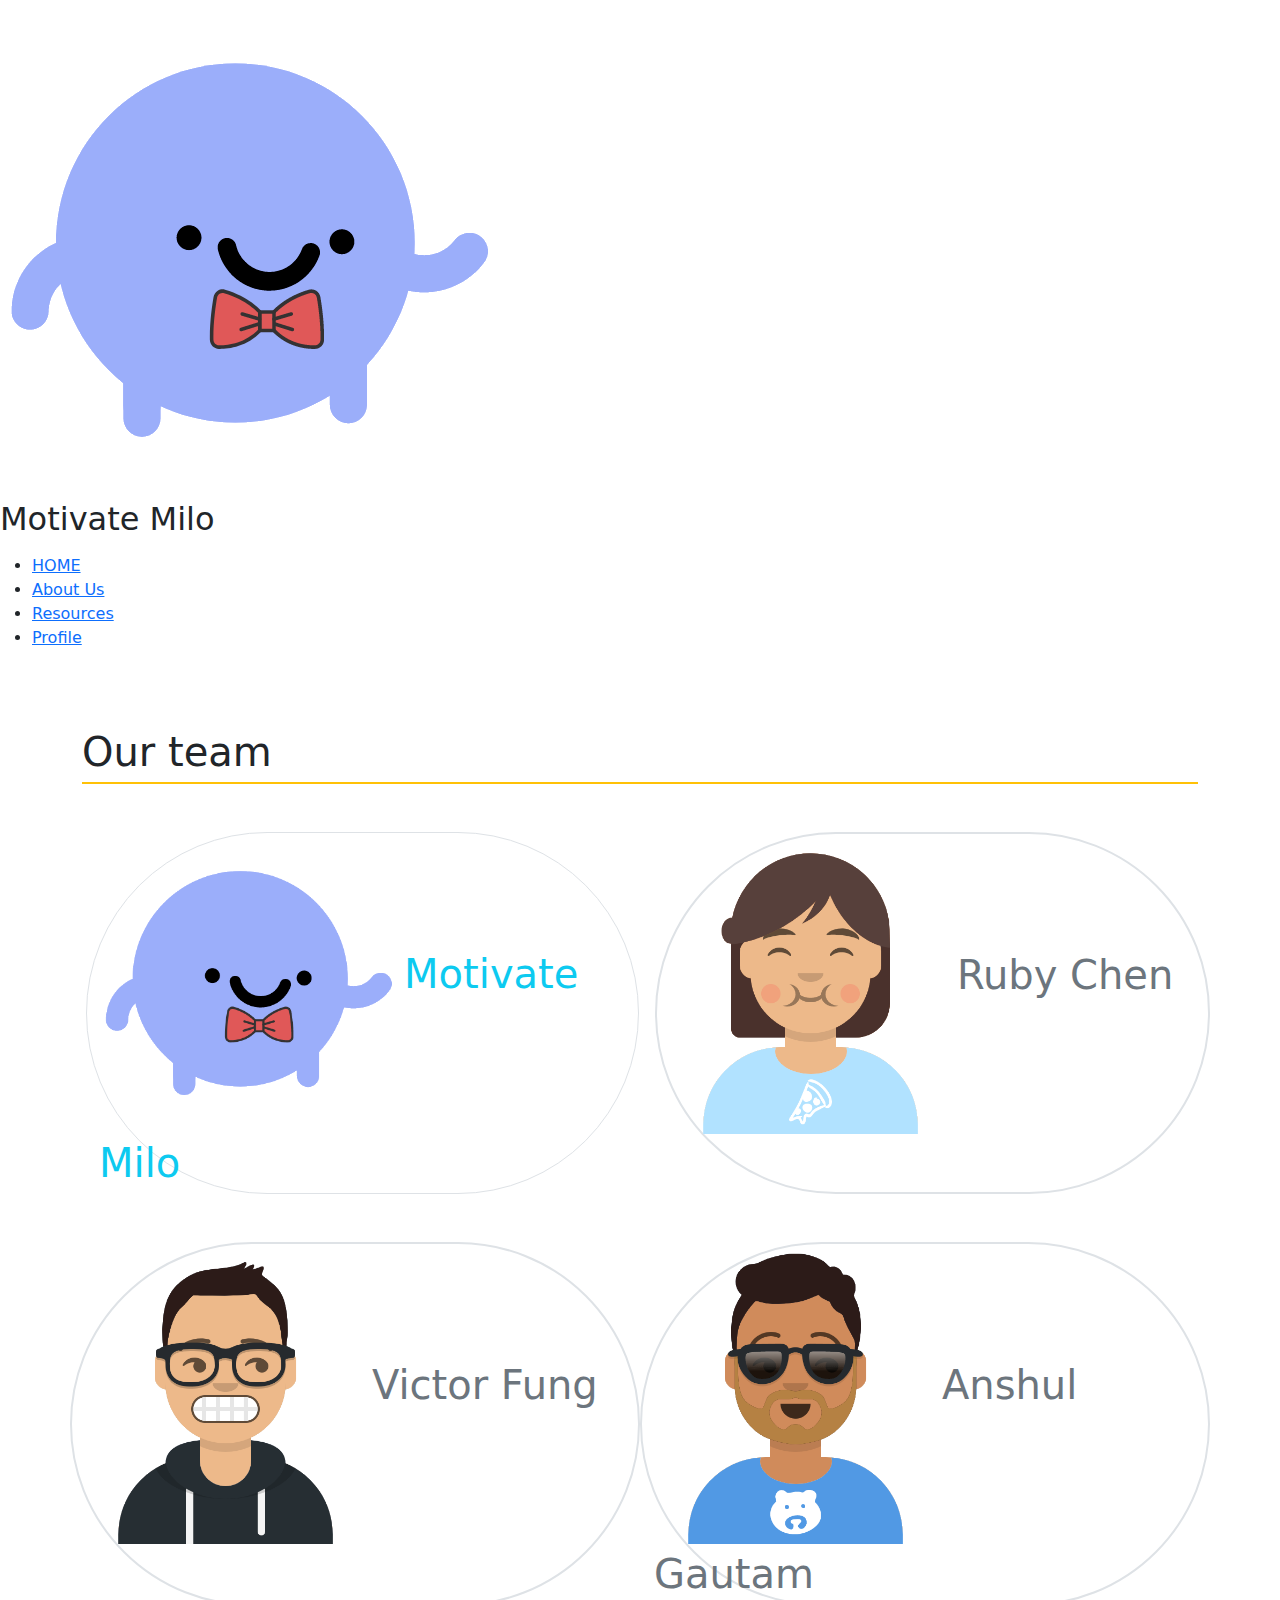
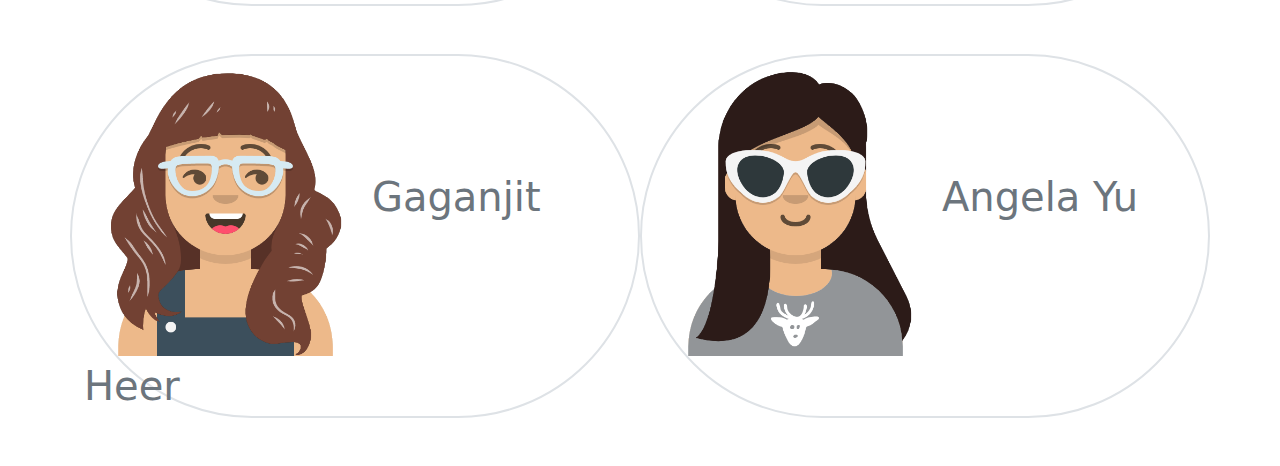
==== app/aboutUs.html @ 2c3f24f9 "linking navbar to all pages" ====
<!DOCTYPE html>
<html lang="en">
<head>
    <meta charset="UTF-8">
    <meta http-equiv="X-UA-Compatible" content="IE=edge">
    <meta name="viewport" content="width=device-width, initial-scale=1.0">
    <link rel="stylesheet" type="text/css" href="../styles/aboutUsSyle.css">
    <!-- Bootstrap CSS -->
    <link href="https://cdn.jsdelivr.net/npm/bootstrap@5.1.3/dist/css/bootstrap.min.css" rel="stylesheet" 
    \integrity="sha384-1BmE4kWBq78iYhFldvKuhfTAU6auU8tT94WrHftjDbrCEXSU1oBoqyl2QvZ6jIW3" crossorigin="anonymous">
     <!-- Boostrap Library JS CDN  go here -->
    <script src="https://cdn.jsdelivr.net/npm/bootstrap@5.0.2/dist/js/bootstrap.bundle.min.js"
    integrity="sha384-MrcW6ZMFYlzcLA8Nl+NtUVF0sA7MsXsP1UyJoMp4YLEuNSfAP+JcXn/tWtIaxVXM"
    crossorigin="anonymous"></script>
    <title>About US</title>
</head>
<body>

    <nav>
        <div class="logo">
            <div class="logo">
                <img src="/app/img/milo.png" alt="Logo">
                <h2>Motivate Milo</h2>
            </div>
        </div>
        <div class="navbar">
            <ul>
                <li><a href="main.html">HOME</a></li>
                <li><a href="aboutUs.html">About Us</a></li>
                <li><a href="resources.html">Resources</a></li>
                <li><a href="profile.html">Profile</a></li>
            </ul>
    </nav>

    <div class="container mx-auto my-5">
        <p class="border-bottom fs-1 border-warning border-2">Our team</p>
        <div class="row my-5">
            <div class="col mx-3 border rounded-pill" id="section0">                
                <img src="./img/milo.png" class="img-fluid" style="height:300px;">
                <span class="member_name fs-1 text-info" id="milo">Motivate Milo</span>
            </div>
            <div class="col border border-2 rounded-pill" id="section1">                
                <img src="./img/ruby.png" class="img-fluid" style="height:300px;">
                <span class="member_name fs-1 text-secondary" id="Ruby">Ruby Chen</span>
            </div>
        </div>
        <div class="row my-5">
            <div class="col border border-2 rounded-pill" id="section2">
                <img src="./img/victor.png" class="img-fluid" style="height:300px;">
                <span class="member_name fs-1 text-secondary" id="Victor">Victor Fung</span>
            </div>
            <div class="col border border-2 rounded-pill" id="section3">
                <img src="./img/anshul.png" class="img-fluid" style="height:300px;">
                <span class="member_name fs-1 text-secondary" id="Anshul">Anshul Gautam</span>
            </div>
        </div>
        <div class="row my-5">
            <div class="col border border-2 rounded-pill" id="section4">
                <img src="./img/gagan.png" class="img-fluid" style="height:300px;">
                <span class="member_name fs-1 text-secondary" id="Gagan">Gaganjit Heer</span>
            </div>
            <div class="col border border-2 rounded-pill" id="section5">
                <img src="./img/angela.png" class="img-fluid" style="height:300px;">
                <span class="member_name fs-1 text-secondary" id="Angela">Angela Yu</span>
            </div>
        </div>

    </div>


    




</body>
</html>
---- styles/aboutUsSyle.css ----
.col:hover {
    background-color: #FFD36E; /* changes the background color to a different color when hovered over */
    color: white;
}

body {
    font-family: 'Raleway', sans-serif;
}
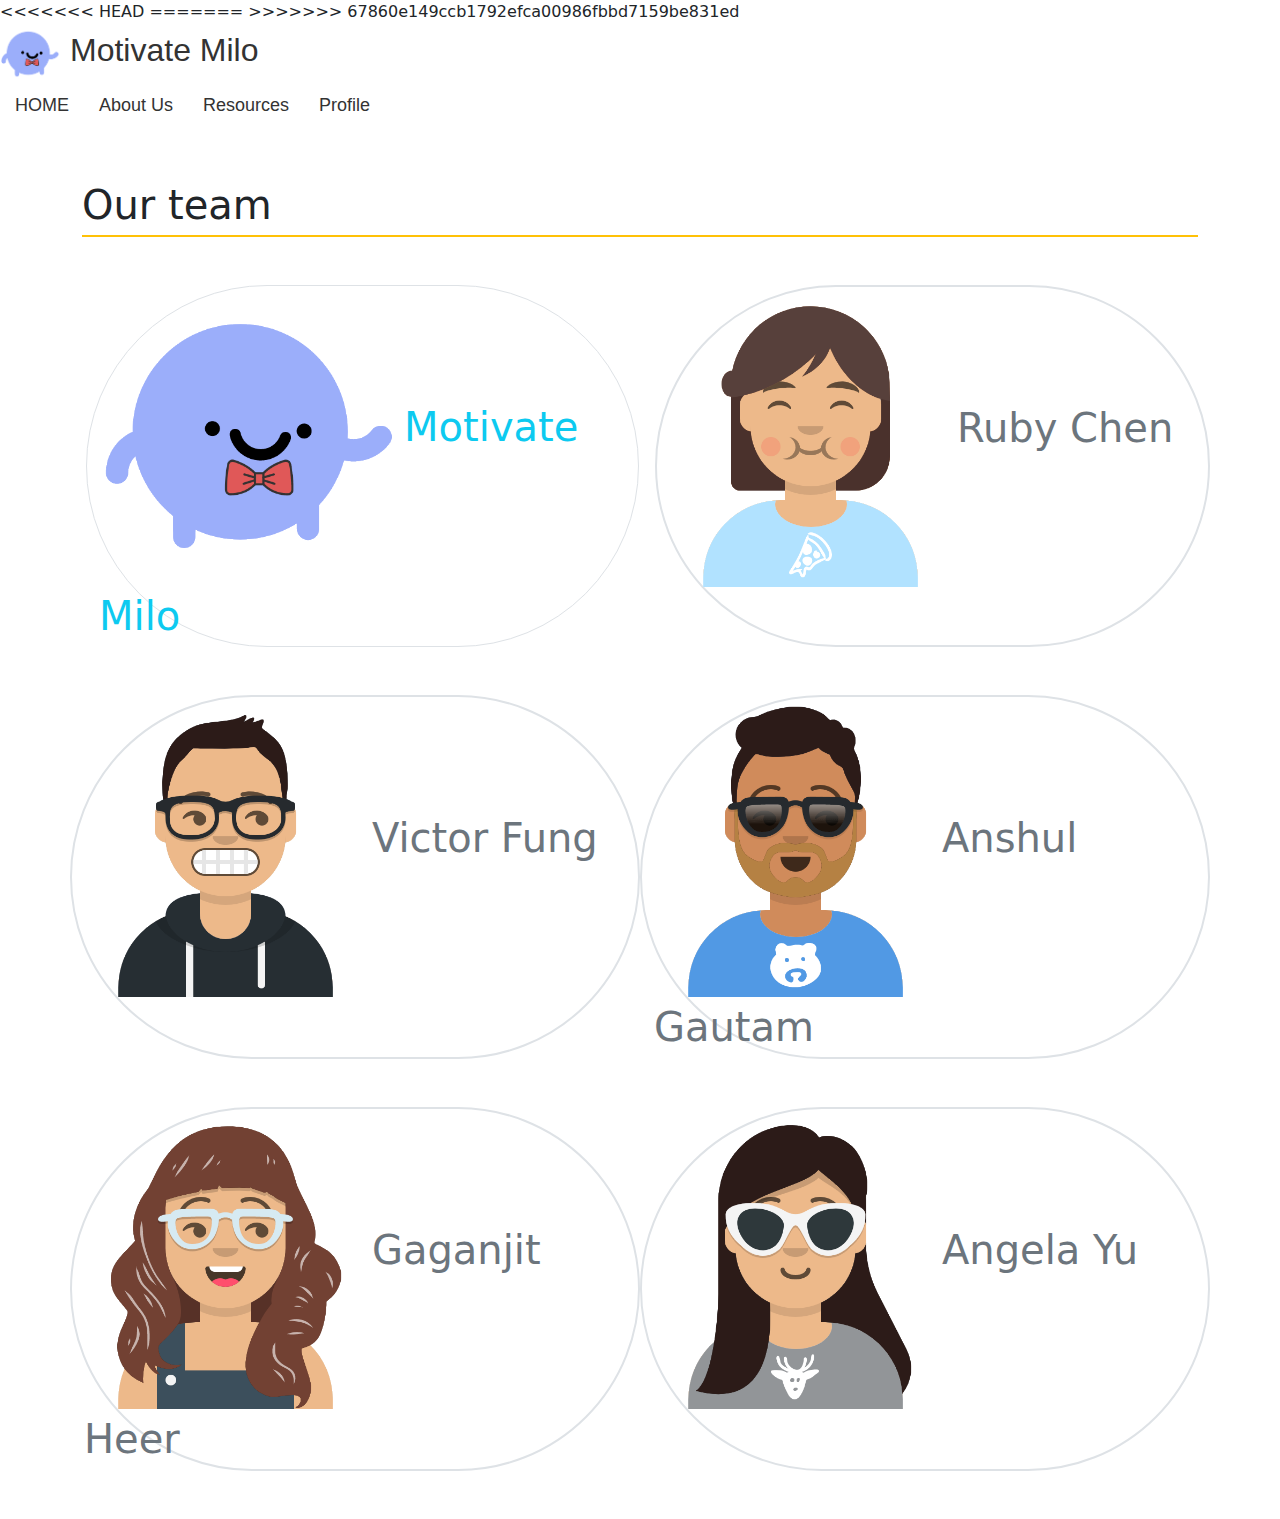
==== commit eaa08edd: "linking navbar to all the images" ====
--- a/app/aboutUs.html
+++ b/app/aboutUs.html
@@ -12,6 +12,13 @@
     <script src="https://cdn.jsdelivr.net/npm/bootstrap@5.0.2/dist/js/bootstrap.bundle.min.js"
     integrity="sha384-MrcW6ZMFYlzcLA8Nl+NtUVF0sA7MsXsP1UyJoMp4YLEuNSfAP+JcXn/tWtIaxVXM"
     crossorigin="anonymous"></script>
+<<<<<<< HEAD
+=======
+    <style>
+        @import url('https://fonts.googleapis.com/css2?family=Raleway&family=Rampart+One&display=swap');
+    </style>
+
+>>>>>>> 67860e149ccb1792efca00986fbbd7159be831ed
     <title>About US</title>
 </head>
 <body>
--- a/styles/aboutUsSyle.css
+++ b/styles/aboutUsSyle.css
@@ -3,6 +3,63 @@
     color: white;
 }
 
+<<<<<<< HEAD
+nav {
+    display: flex;
+    justify-content: space-between;
+    align-items: center;
+    background-color: #fff;
+    height: 60px;
+    padding: 0 20px;
+    box-shadow: 0px 4px 8px rgba(0, 0, 0, 0.1);
+}
+
+.logo {
+    display: flex;
+    align-items: center;
+    font-family: "Montserrat", sans-serif;
+    font-size: 30px;
+    color: #333;
+  }
+  
+  .logo img {
+    border-radius: 50%;
+  
+    width: 60px;
+    height: 60px;
+    margin-right: 10px;
+  }
+  
+.name {
+    font-size: 20px;
+    font-weight: bold;
+    font-family: Arial, sans-serif;
+    color: #333;
+}
+
+.navbar ul {
+    display: flex;
+    list-style: none;
+    margin: 0;
+    padding: 0;
+}
+
+.navbar li {
+    margin: 0 15px;
+}
+
+.navbar a {
+    font-size: 18px;
+    text-decoration: none;
+    color: #333;
+    font-family: Arial, sans-serif;
+}
+
+.navbar li:hover {
+    background-color: #e28989;
+    color: #ffd36e;
+=======
 body {
     font-family: 'Raleway', sans-serif;
+>>>>>>> 67860e149ccb1792efca00986fbbd7159be831ed
 }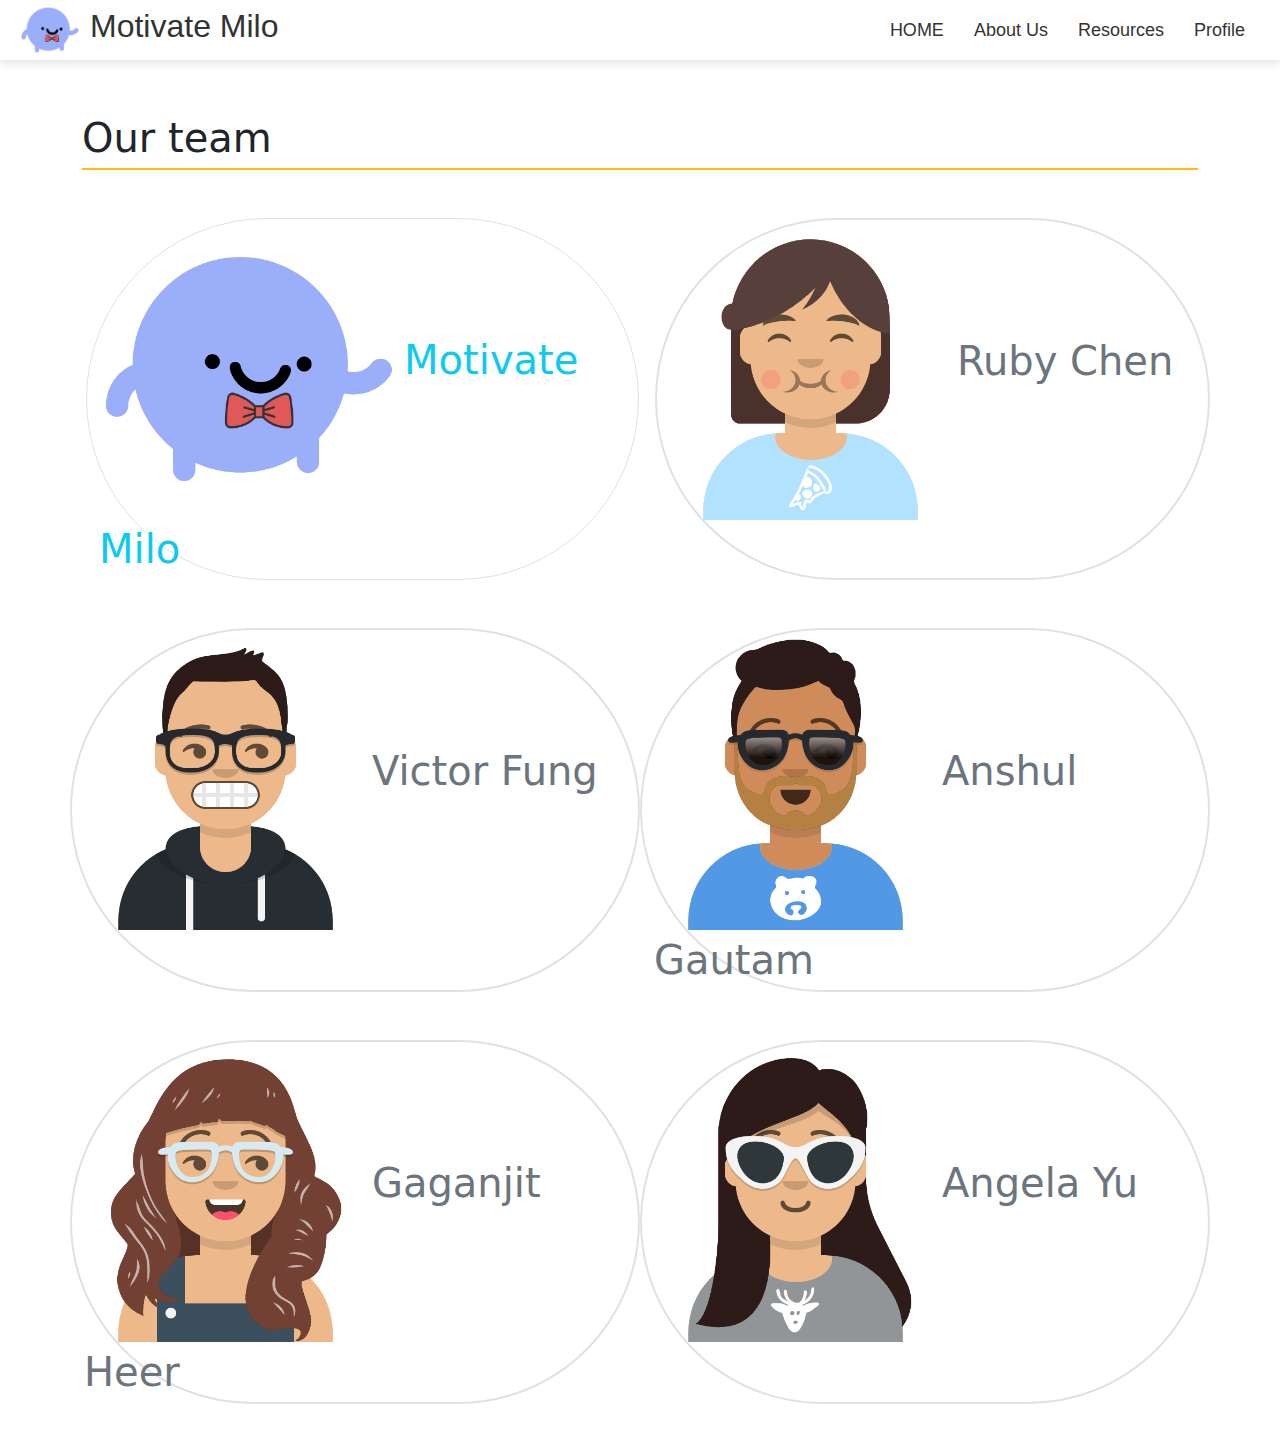
==== commit 3e072842: "abous us page update" ====
--- a/app/aboutUs.html
+++ b/app/aboutUs.html
@@ -12,13 +12,6 @@
     <script src="https://cdn.jsdelivr.net/npm/bootstrap@5.0.2/dist/js/bootstrap.bundle.min.js"
     integrity="sha384-MrcW6ZMFYlzcLA8Nl+NtUVF0sA7MsXsP1UyJoMp4YLEuNSfAP+JcXn/tWtIaxVXM"
     crossorigin="anonymous"></script>
-<<<<<<< HEAD
-=======
-    <style>
-        @import url('https://fonts.googleapis.com/css2?family=Raleway&family=Rampart+One&display=swap');
-    </style>
-
->>>>>>> 67860e149ccb1792efca00986fbbd7159be831ed
     <title>About US</title>
 </head>
 <body>
--- a/styles/aboutUsSyle.css
+++ b/styles/aboutUsSyle.css
@@ -3,7 +3,6 @@
     color: white;
 }
 
-<<<<<<< HEAD
 nav {
     display: flex;
     justify-content: space-between;
@@ -58,8 +57,4 @@
 .navbar li:hover {
     background-color: #e28989;
     color: #ffd36e;
-=======
-body {
-    font-family: 'Raleway', sans-serif;
->>>>>>> 67860e149ccb1792efca00986fbbd7159be831ed
 }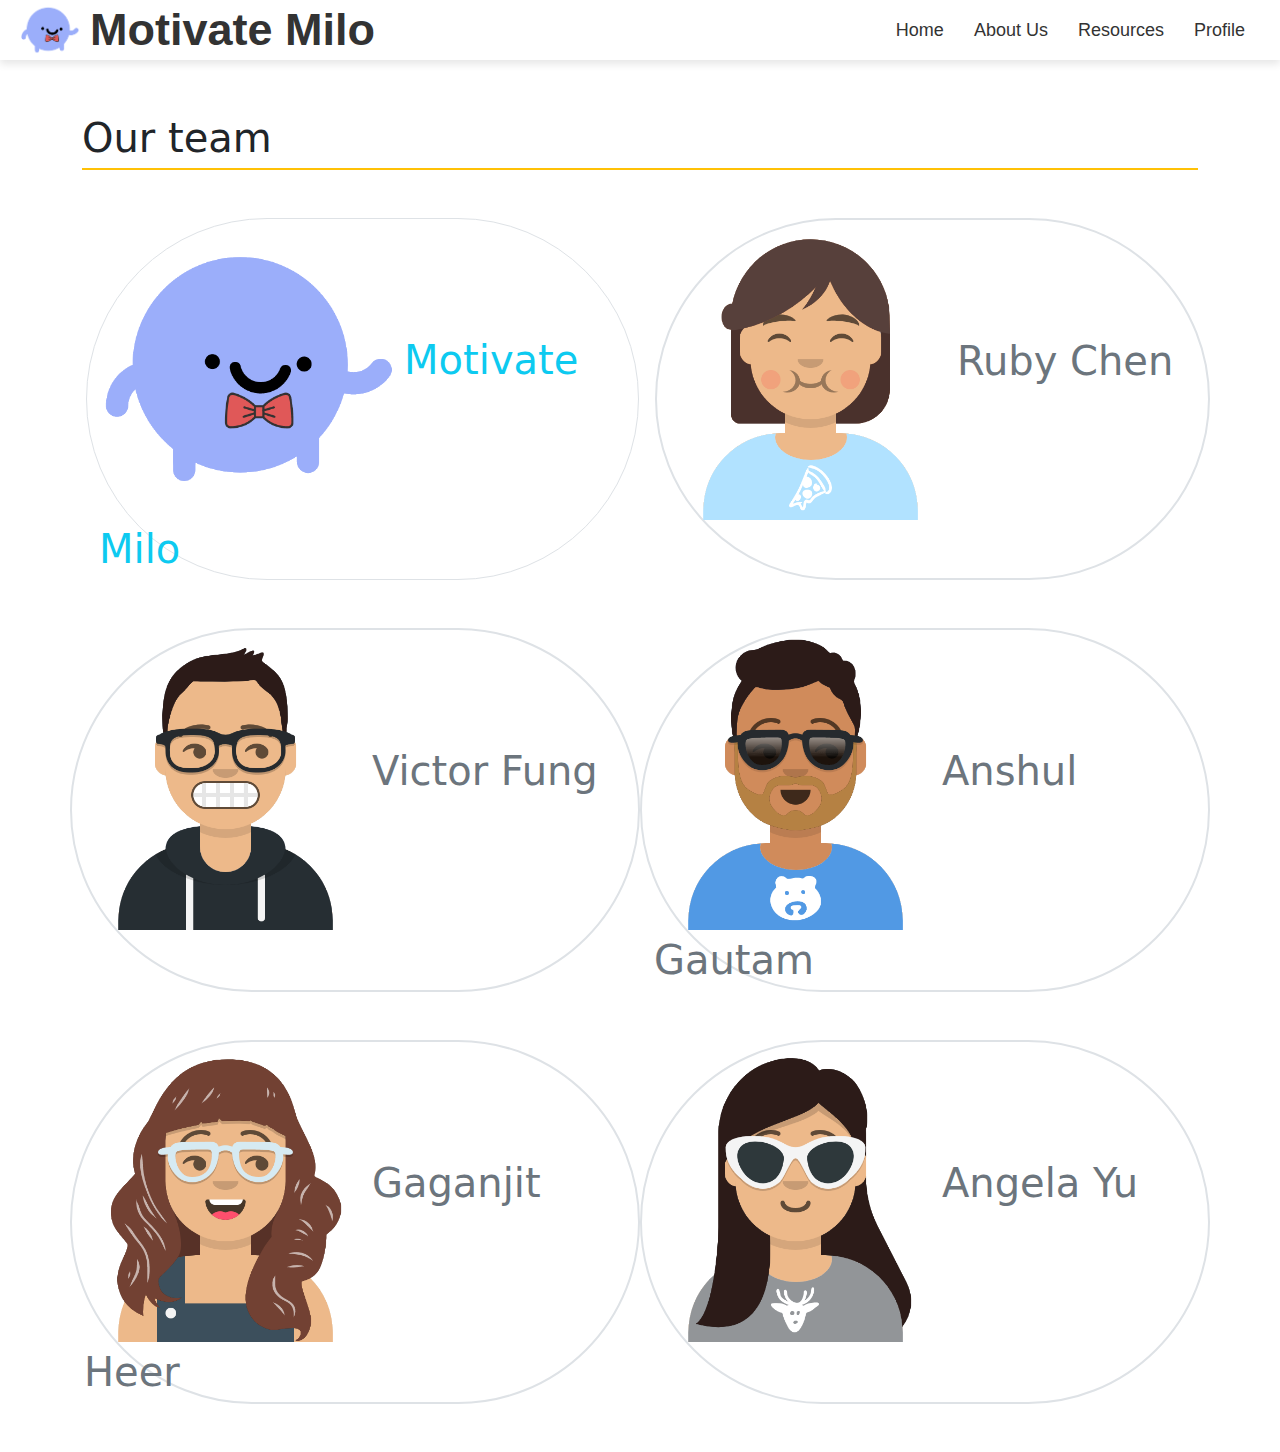
==== commit b0955171: "fixed navbar to be consistent on all pages" ====
--- a/app/aboutUs.html
+++ b/app/aboutUs.html
@@ -4,7 +4,8 @@
     <meta charset="UTF-8">
     <meta http-equiv="X-UA-Compatible" content="IE=edge">
     <meta name="viewport" content="width=device-width, initial-scale=1.0">
-    <link rel="stylesheet" type="text/css" href="../styles/aboutUsSyle.css">
+    <link rel="stylesheet" type="text/css" href="../styles/aboutUsStyle.css">
+    <link rel="stylesheet" type="text/css" href="../styles/navbar.css">
     <!-- Bootstrap CSS -->
     <link href="https://cdn.jsdelivr.net/npm/bootstrap@5.1.3/dist/css/bootstrap.min.css" rel="stylesheet" 
     \integrity="sha384-1BmE4kWBq78iYhFldvKuhfTAU6auU8tT94WrHftjDbrCEXSU1oBoqyl2QvZ6jIW3" crossorigin="anonymous">
@@ -20,16 +21,17 @@
         <div class="logo">
             <div class="logo">
                 <img src="/app/img/milo.png" alt="Logo">
-                <h2>Motivate Milo</h2>
+                <p class="head2">Motivate Milo</p>
             </div>
         </div>
         <div class="navbar">
             <ul>
-                <li><a href="main.html">HOME</a></li>
+                <li><a href="main.html">Home</a></li>
                 <li><a href="aboutUs.html">About Us</a></li>
                 <li><a href="resources.html">Resources</a></li>
                 <li><a href="profile.html">Profile</a></li>
             </ul>
+        </div>
     </nav>
 
     <div class="container mx-auto my-5">
--- a/styles/aboutUsStyle.css
+++ b/styles/aboutUsStyle.css
@@ -0,0 +1,4 @@
+.col:hover {
+    background-color: #FFD36E; /* changes the background color to a different color when hovered over */
+    color: white;
+}--- a/styles/navbar.css
+++ b/styles/navbar.css
@@ -0,0 +1,65 @@
+nav {
+    display: flex;
+    justify-content: space-between;
+    align-items: center;
+    background-color: #fff;
+    height: 60px;
+    padding: 0 20px;
+    box-shadow: 0px 4px 8px rgba(0, 0, 0, 0.1);
+}
+
+.logo {
+    display: flex;
+    align-items: center;
+    font-family: "Montserrat", sans-serif;
+    font-size: 30px;
+    color: #333;
+  }
+  
+  .logo img {
+    border-radius: 50%;
+  
+    width: 60px;
+    height: 60px;
+    margin-right: 10px;
+  }
+  
+.name {
+    font-size: 20px;
+    font-weight: bold;
+    font-family: Arial, sans-serif;
+    color: #333;
+}
+
+.navbar ul {
+    display: flex;
+    list-style: none;
+    margin: 0;
+    padding: 0;
+}
+
+.navbar li {
+    margin: 0 15px;
+}
+
+.navbar a {
+    font-size: 18px;
+    text-decoration: none;
+    color: #333;
+    font-family: Arial, sans-serif;
+}
+
+.navbar li:hover {
+    background-color: #e28989;
+    color: #ffd36e;
+}
+
+.head2 {
+    display: block;
+    font-size: 1.5em;
+    margin-block-start: 0.83em;
+    margin-block-end: 0.83em;
+    margin-inline-start: 0px;
+    margin-inline-end: 0px;
+    font-weight: bold;
+}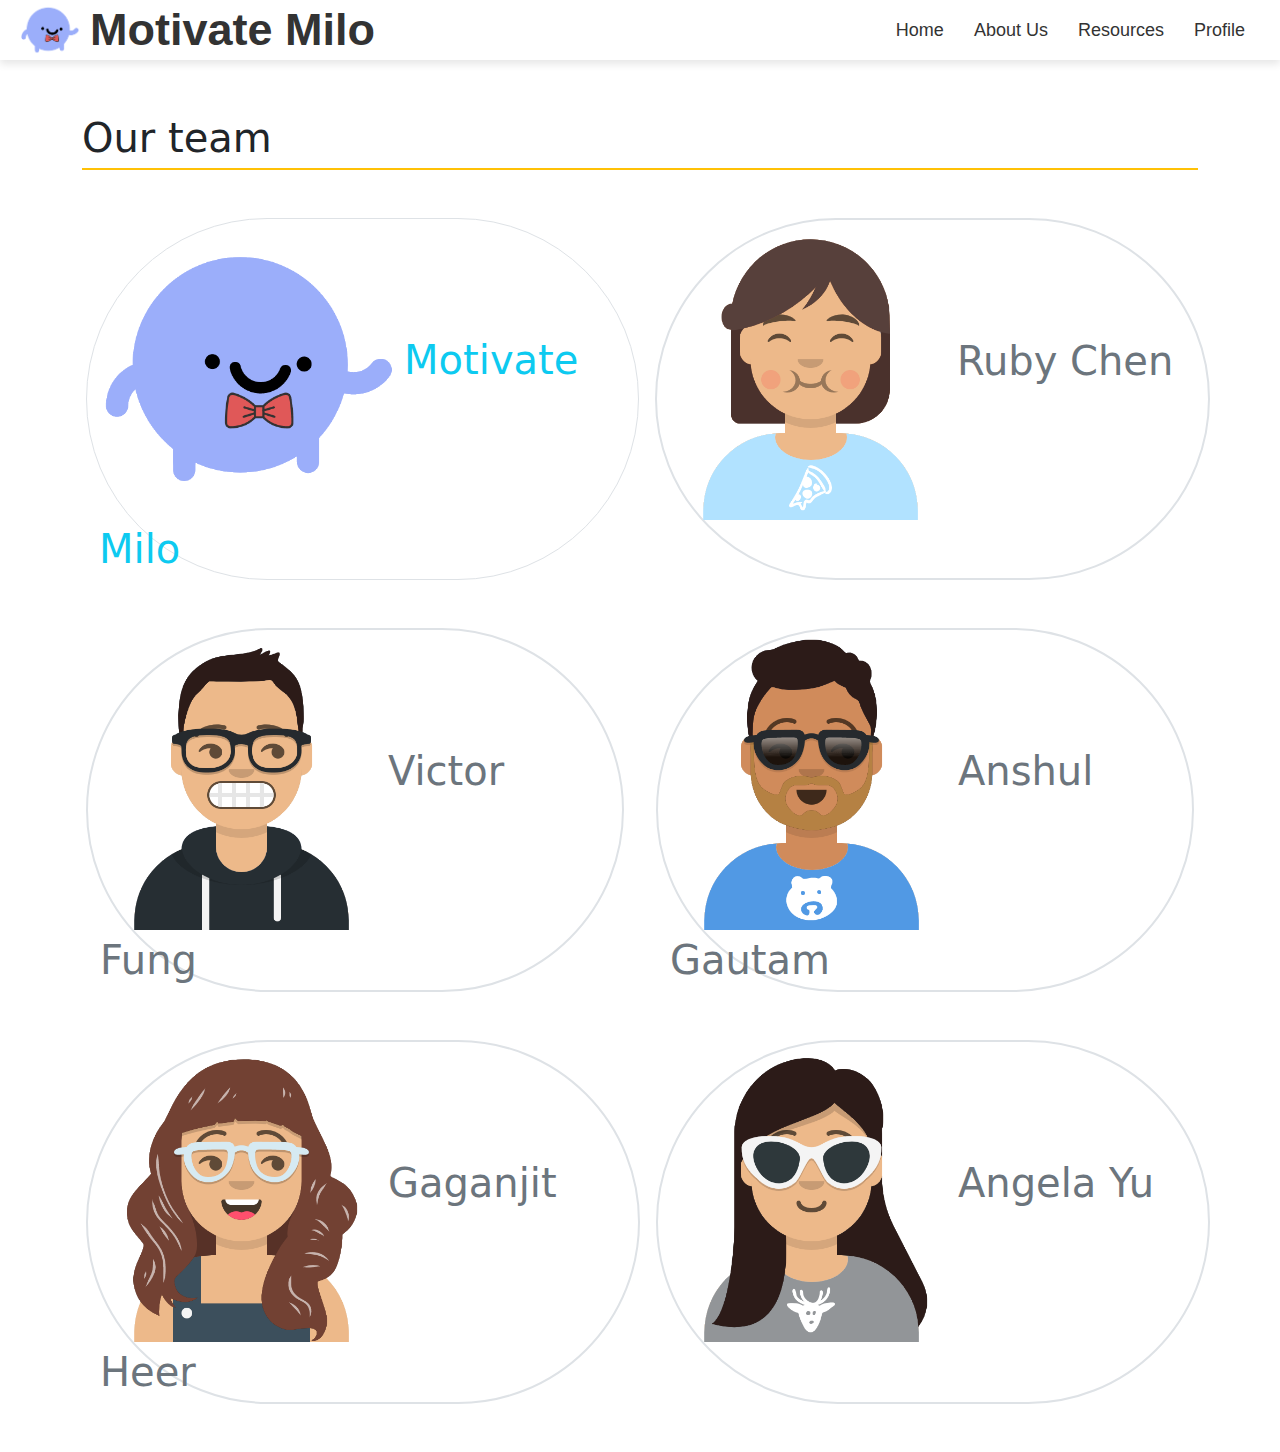
==== commit 975b27d8: "change the font" ====
--- a/app/aboutUs.html
+++ b/app/aboutUs.html
@@ -13,7 +13,11 @@
     <script src="https://cdn.jsdelivr.net/npm/bootstrap@5.0.2/dist/js/bootstrap.bundle.min.js"
     integrity="sha384-MrcW6ZMFYlzcLA8Nl+NtUVF0sA7MsXsP1UyJoMp4YLEuNSfAP+JcXn/tWtIaxVXM"
     crossorigin="anonymous"></script>
-    <title>About US</title>
+    <style>
+        @import url('https://fonts.googleapis.com/css2?family=Raleway&family=Rampart+One&display=swap');
+      </style>
+
+    <title>About Us</title>
 </head>
 <body>
 
@@ -47,17 +51,17 @@
             </div>
         </div>
         <div class="row my-5">
-            <div class="col border border-2 rounded-pill" id="section2">
+            <div class="col mx-3 border border-2 rounded-pill" id="section2">
                 <img src="./img/victor.png" class="img-fluid" style="height:300px;">
                 <span class="member_name fs-1 text-secondary" id="Victor">Victor Fung</span>
             </div>
-            <div class="col border border-2 rounded-pill" id="section3">
+            <div class="col mx-3 border border-2 rounded-pill" id="section3">
                 <img src="./img/anshul.png" class="img-fluid" style="height:300px;">
                 <span class="member_name fs-1 text-secondary" id="Anshul">Anshul Gautam</span>
             </div>
         </div>
         <div class="row my-5">
-            <div class="col border border-2 rounded-pill" id="section4">
+            <div class="col mx-3 border border-2 rounded-pill" id="section4">
                 <img src="./img/gagan.png" class="img-fluid" style="height:300px;">
                 <span class="member_name fs-1 text-secondary" id="Gagan">Gaganjit Heer</span>
             </div>
--- a/styles/navbar.css
+++ b/styles/navbar.css
@@ -1,3 +1,7 @@
+body {
+
+    font-family: 'Raleway', sans-serif;
+}
 nav {
     display: flex;
     justify-content: space-between;
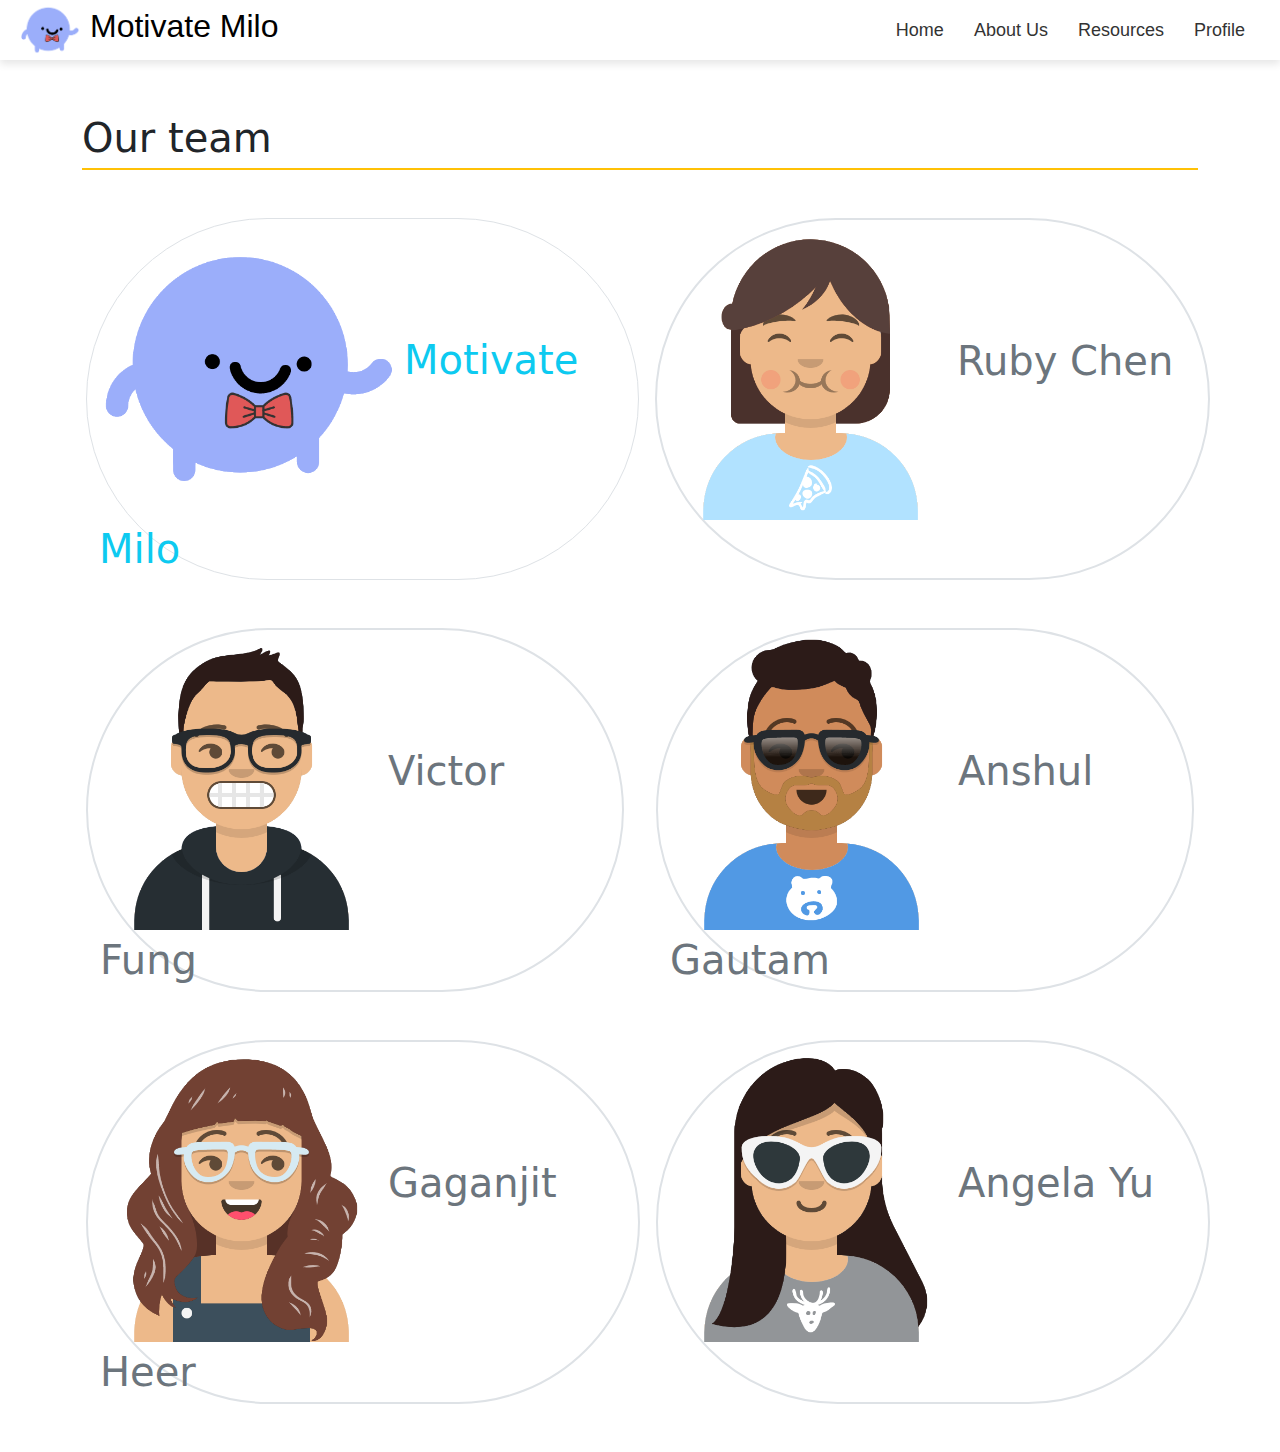
==== commit a597e068: "updated the brand name and logo to be linked to home page" ====
--- a/app/aboutUs.html
+++ b/app/aboutUs.html
@@ -17,15 +17,21 @@
         @import url('https://fonts.googleapis.com/css2?family=Raleway&family=Rampart+One&display=swap');
       </style>
 
-    <title>About Us</title>
+    <title>Motivate Milo</title>
 </head>
 <body>
 
     <nav>
         <div class="logo">
             <div class="logo">
-                <img src="/app/img/milo.png" alt="Logo">
-                <p class="head2">Motivate Milo</p>
+                <a href="main.html".html">
+                    <img src="/app/img/milo.png" alt="Logo">
+                  </a>  
+                <p class="head2">
+                    <a href="main.html" style="color: black; text-decoration: none;">
+                        <h2>Motivate Milo</h2>
+                    </a>   
+                </p>
             </div>
         </div>
         <div class="navbar">
--- a/styles/navbar.css
+++ b/styles/navbar.css
@@ -6,13 +6,14 @@
     display: flex;
     justify-content: space-between;
     align-items: center;
-    background-color: #fff;
+    background-color: transparent;
     height: 60px;
     padding: 0 20px;
     box-shadow: 0px 4px 8px rgba(0, 0, 0, 0.1);
-}
 
+}  
 .logo {
+
     display: flex;
     align-items: center;
     font-family: "Montserrat", sans-serif;
@@ -54,7 +55,7 @@
 }
 
 .navbar li:hover {
-    background-color: #e28989;
+    background-color: #99FFCD;
     color: #ffd36e;
 }
 
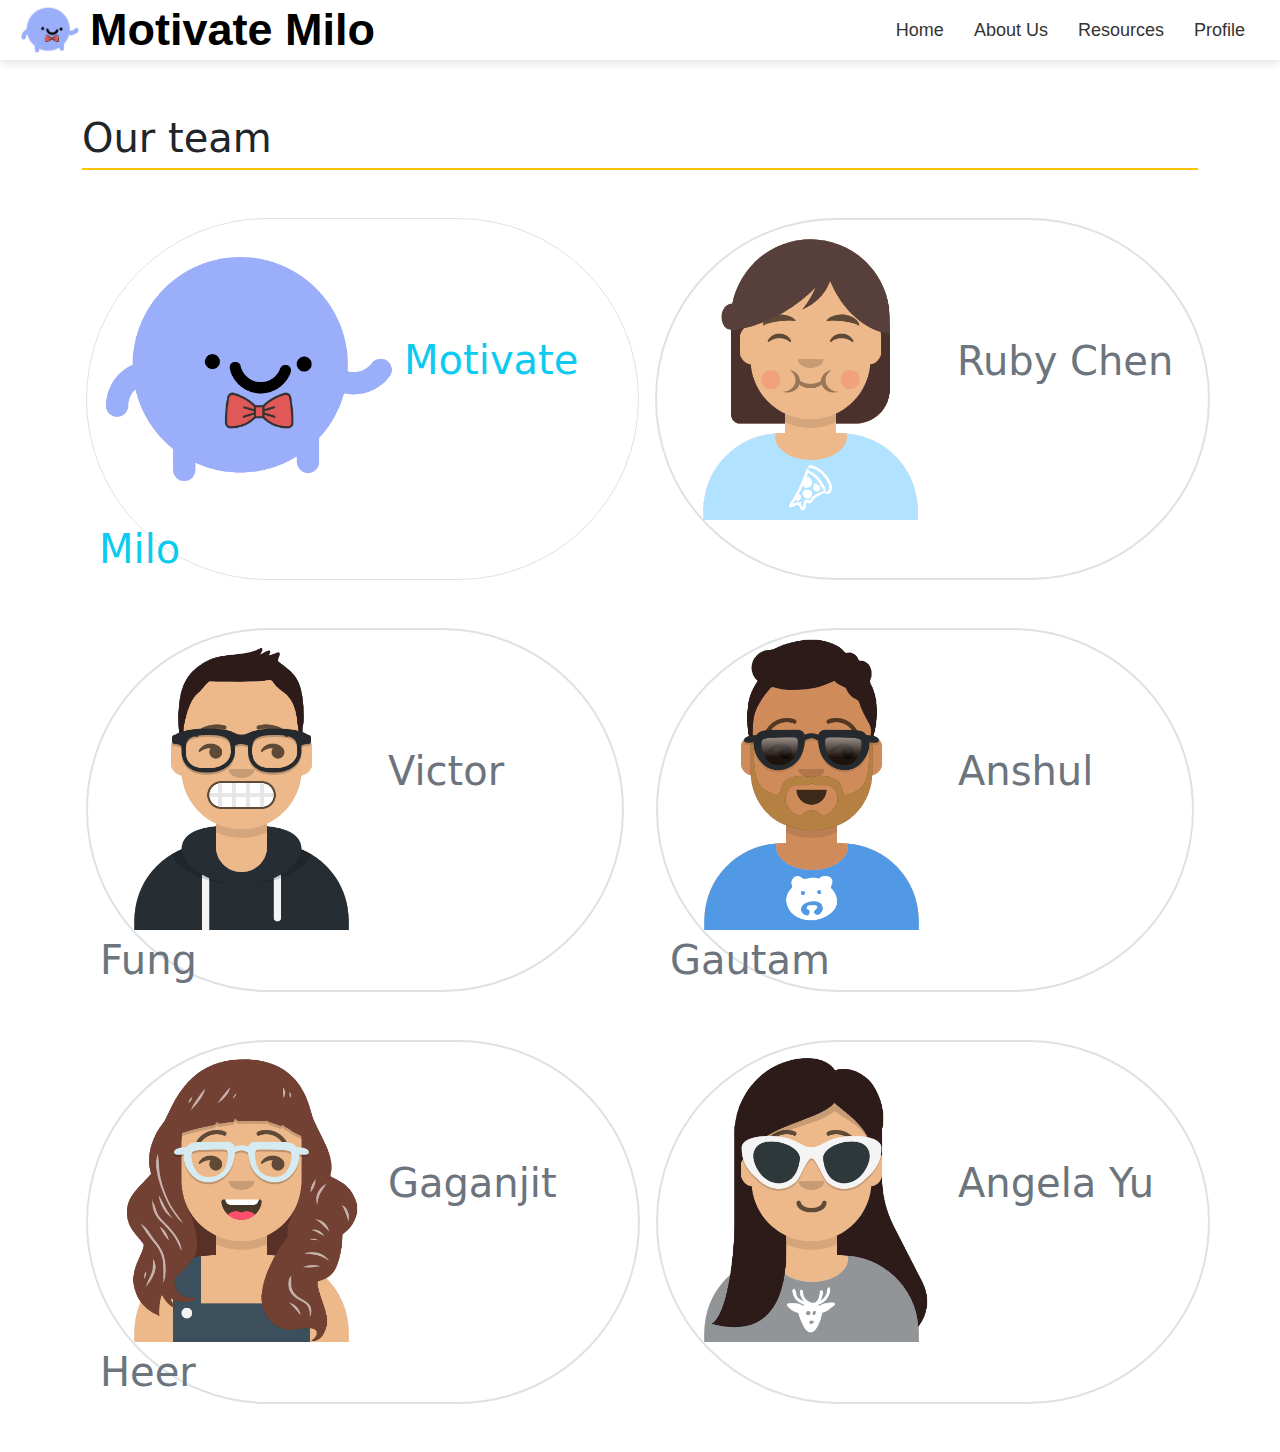
==== commit 44f21280: "fixed text in navbar" ====
--- a/app/aboutUs.html
+++ b/app/aboutUs.html
@@ -24,14 +24,14 @@
     <nav>
         <div class="logo">
             <div class="logo">
-                <a href="main.html".html">
+                <a href="main.html">
                     <img src="/app/img/milo.png" alt="Logo">
                   </a>  
-                <p class="head2">
-                    <a href="main.html" style="color: black; text-decoration: none;">
-                        <h2>Motivate Milo</h2>
-                    </a>   
-                </p>
+                <a href="main.html" style="color: black; text-decoration: none;">
+                    <p class="head2">
+                        Motivate Milo
+                    </p>
+                </a>   
             </div>
         </div>
         <div class="navbar">
